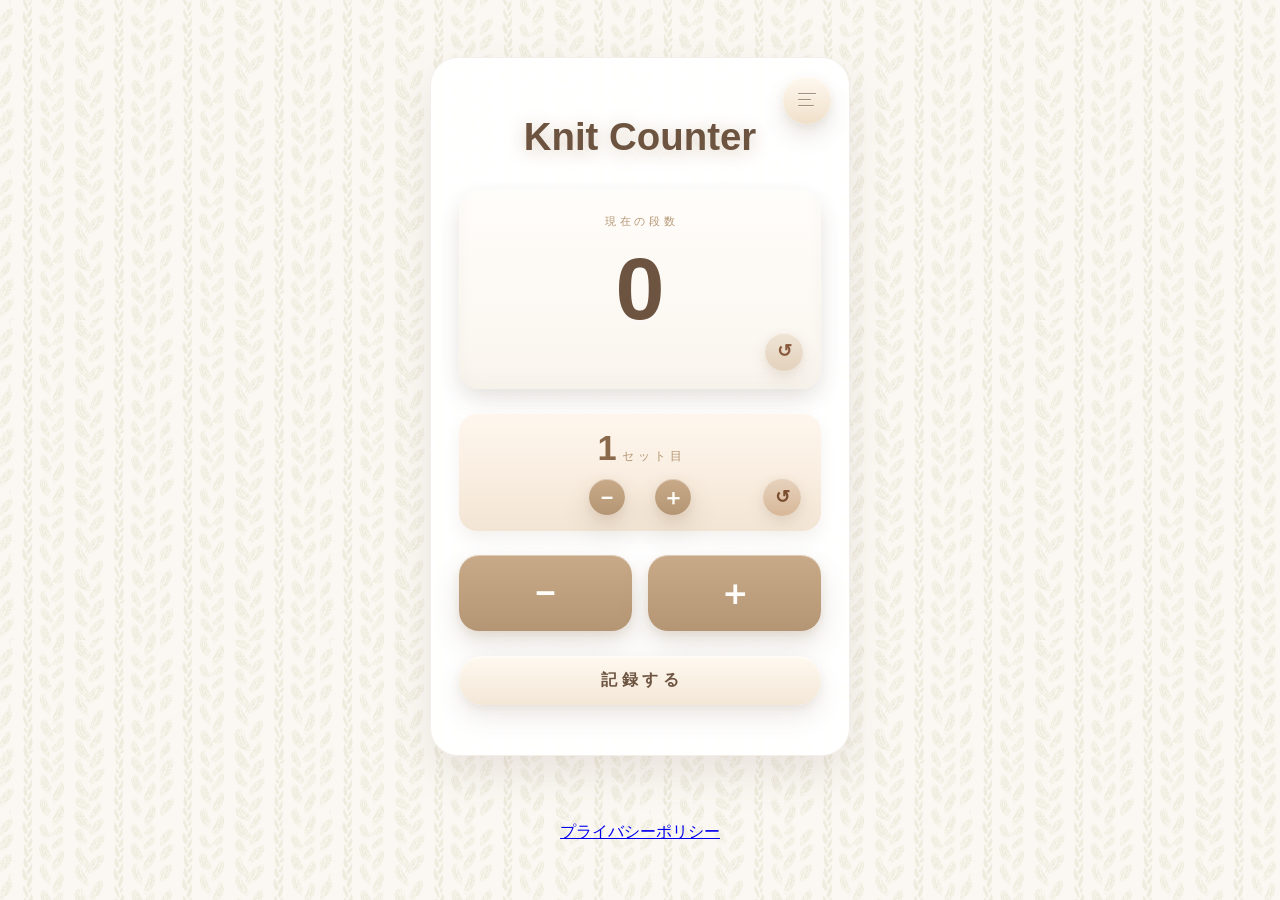
==== index.html @ 2e96f44c "Update index.html" ====
<!DOCTYPE html>
<html lang="ja">
<head>
    <meta charset="UTF-8">
    <meta name="viewport" content="width=device-width, initial-scale=1.0">
    <meta name="theme-color" content="#faf5ee">
    <meta name="apple-mobile-web-app-title" content="Knit Counter">
    <meta name="apple-mobile-web-app-capable" content="yes">
    <title>Knit Counter</title>
    <link rel="icon" type="image/x-icon" href="img/favicon.ico?v=20260420-5">
    <link rel="shortcut icon" type="image/x-icon" href="img/favicon.ico?v=20260420-5">
    <link rel="icon" type="image/png" sizes="32x32" href="img/favicon-32x32.png?v=20260420-5">
    <link rel="icon" type="image/png" sizes="16x16" href="img/favicon-16x16.png?v=20260420-5">
    <link rel="icon" type="image/png" href="img/favicon.png?v=20260420-5">
    <link rel="apple-touch-icon" sizes="180x180" href="img/apple-touch-icon.png?v=20260420-5">
    <link rel="apple-touch-icon-precomposed" href="img/apple-touch-icon-precomposed.png?v=20260420-5">
    <link rel="manifest" href="manifest.webmanifest?v=20260420-5">
    <link rel="stylesheet" href="styles.css?v=20260420-6">
</head>
<body>
<div class="app-background" aria-hidden="true"></div>
<main class="counter-app">
    <section class="counter-card" aria-labelledby="app-title">
        <button id="savedEntriesButton" class="saved-entries-button" type="button" aria-label="保存した段数を見る">
            <span class="saved-entries-icon" aria-hidden="true">
                <span></span>
                <span></span>
                <span></span>
            </span>
        </button>
        <h1 id="app-title">Knit Counter</h1>
        <!--<p class="description">＋ボタンで段数を増やし、－ボタンで減らせます。</p> -->

        <div class="count-display" aria-live="polite" aria-atomic="true">
            <div class="count-surface">
                <span class="count-label">現 在 の 段 数</span>
                <span id="count" class="count-value">0</span>
                <button id="resetButton" class="card-reset-button" type="button" aria-label="段数をリセットする">↺</button>
            </div>
        </div>

        <div class="set-counter-card">
            <span id="setCount" class="set-counter-value">0</span>
            <div class="set-counter-controls">
                <div class="set-counter-stepper">
                    <button id="decreaseSetButton" class="mini-count-button secondary" type="button" aria-label="セット数を1つ減らす">−</button>
                    <button id="increaseSetButton" class="mini-count-button primary" type="button" aria-label="セット数を1つ増やす">＋</button>
                </div>
                <button id="resetSetButton" class="card-reset-button set-reset-button" type="button" aria-label="セット数をリセットする">↺</button>
            </div>
        </div>

        <div class="button-group">
            <div class="button-section">
<!--                <p class="button-section-label">段数</p>-->
                <div class="button-row">
                    <button id="decreaseButton" class="count-button secondary" type="button" aria-label="段数を1つ減らす">−</button>
                    <button id="increaseButton" class="count-button primary" type="button" aria-label="段数を1つ増やす">＋</button>
                </div>
            </div>
        </div>

        <button id="saveButton" class="save-button" type="button">記 録 す る</button>
    </section>

    <nav class="app-footer-links" aria-label="フッターリンク">
        <a class="footer-link" href="privacy.html">プライバシーポリシー</a>
    </nav>
</main>

<div id="saveModal" class="modal" hidden>
    <div id="modalBackdrop" class="modal-backdrop"></div>
    <section
        class="modal-card"
        role="dialog"
        aria-modal="true"
        aria-labelledby="saveModalTitle"
        aria-describedby="saveModalDescription"
    >
        <h2 id="saveModalTitle">記 録 す る</h2>
        <p id="saveModalDescription" class="modal-description">名前をつけて記録できます。</p>

        <div class="modal-count-grid">
            <div class="modal-count-box">
                <span class="modal-count-label">現在の段数</span>
                <span id="modalCurrentCount" class="modal-count-value">0</span>
            </div>

            <div class="modal-count-box">
                <span class="modal-count-label">現在のセット数</span>
                <span id="modalCurrentSetCount" class="modal-count-value modal-set-count-value">0</span>
            </div>
        </div>

        <label class="modal-label" for="saveNameInput">保存名</label>
        <input
            id="saveNameInput"
            class="modal-input"
            type="text"
            maxlength="40"
            placeholder="例: 身頃 "
        >

        <p id="saveError" class="modal-error" hidden>名前を入力してください。</p>

        <div class="modal-actions">
            <button id="cancelSaveButton" class="modal-button secondary" type="button">キャンセル</button>
            <button id="confirmSaveButton" class="modal-button primary" type="button">保存する</button>
        </div>
    </section>
</div>

<div id="savedEntriesModal" class="modal" hidden>
    <div id="savedEntriesBackdrop" class="modal-backdrop"></div>
    <section
        class="modal-card saved-modal-card"
        role="dialog"
        aria-modal="true"
        aria-labelledby="savedEntriesTitle"
    >
        <div class="saved-modal-header">
            <div>
                <h2 id="savedEntriesTitle">これまでの記録</h2>

            </div>
            <span id="savedCount" class="saved-count">0件</span>
        </div>

        <div id="savedList" class="saved-list" aria-live="polite"></div>

        <div class="modal-actions single-action">
            <button id="closeSavedEntriesButton" class="modal-button secondary" type="button">閉じる</button>
        </div>
    </section>
</div>

<div id="confirmResetModal" class="modal" hidden>
    <div id="confirmResetBackdrop" class="modal-backdrop"></div>
    <section
        class="modal-card confirm-reset-card"
        role="dialog"
        aria-modal="true"
        aria-labelledby="confirmResetTitle"
        aria-describedby="confirmResetDescription"
    >
        <h2 id="confirmResetTitle">リセットの確認</h2>
        <p id="confirmResetDescription" class="modal-description">この値を0に戻します。よろしいですか？</p>
        <div class="modal-actions">
            <button id="cancelResetButton" class="modal-button secondary" type="button">キャンセル</button>
            <button id="confirmResetButton" class="modal-button primary" type="button">戻す</button>
        </div>
    </section>
</div>

<script src="script.js?v=20260420-6"></script>
</body>
</html>
---- styles.css ----
:root {
    --white: #fffdf9;
    --beige-50: #faf5ee;
    --beige-100: #f2e8db;
    --beige-200: #e6d6c3;
    --beige-400: #b59674;
    --beige-700: #6d5440;
    --sage-100: #eef3e7;
    --sage-200: #dce8d1;
    --sage-300: #c9d9bc;
    --text: #473729;
    --shadow: rgba(109, 84, 64, 0.14);
}

* {
    box-sizing: border-box;
}

body {
    margin: 0;
    min-height: 100vh;
    font-family: "Hiragino Sans", "Yu Gothic", sans-serif;
    color: var(--text);
    background-color: var(--beige-50);
    overflow-x: hidden;
    -webkit-text-size-adjust: 100%;
}

.app-background {
    position: fixed;
    inset: 0;
    z-index: 0;
    background-color: var(--beige-50);
    background-image: url("./img/001.png");
    background-size: 320px 320px;
    background-repeat: repeat;
    background-position: center top;
    opacity: 0.3;
    pointer-events: none;
}

.counter-app {
    position: relative;
    z-index: 1;
    min-height: 100vh;
    display: grid;
    place-items: center;
    padding: 24px;
}

.counter-card,
.center-card {
    position: relative;
    width: min(100%, 420px);
    padding: 36px 28px 50px;
    border-radius: 28px;
    background: rgba(255, 255, 255, 0.94);
    border: 1px solid rgba(181, 150, 116, 0.16);
    box-shadow:
        0 18px 40px rgba(109, 84, 64, 0.12),
        inset 0 1px 0 rgba(255, 255, 255, 0.85);
    backdrop-filter: blur(2px);
    text-align: center;
}

h1 {
    margin: 20px 0 30px 0;
    font-size: clamp(1.8rem, 4vw, 2.4rem);
    line-height: 1.2;
    color: var(--beige-700);
    text-shadow: 0 3px 18px rgba(181, 150, 116, 0.48);
}

.description {
    margin: 12px 0 28px;
    color: rgba(71, 55, 41, 0.72);
    line-height: 1.6;
}
.count-display {
    position: relative;
    border-radius: 28px;
    background: linear-gradient(180deg, var(--sage-100) 0%, var(--sage-200) 100%);
    box-shadow:
        0 10px 22px rgba(109, 84, 64, 0.08),
        inset 0 2px 3px rgba(255, 255, 255, 0.5),
        inset 0 -3px 6px rgba(109, 84, 64, 0.08);
}
.count-display::before {
    content: "";
    position: absolute;
    inset: 0;
    border-radius: 28px;
    padding: 8px;
    background:
        repeating-linear-gradient(
            45deg,
            var(--sage-300) 0 10px,
            #f7fbf3 10px 20px
        );
    -webkit-mask:
        linear-gradient(#000 0 0) content-box,
        linear-gradient(#000 0 0);
    -webkit-mask-composite: xor;
    mask-composite: exclude;
    box-shadow:
        inset 0 1px 0 rgba(255,255,255,0.5),
        inset 0 -2px 4px rgba(109, 84, 64, 0.12);
    pointer-events: none;
}
.count-surface {
    position: relative;
    z-index: 1;
    padding: 24px 20px 56px;
    border-radius: 20px;
    background: linear-gradient(180deg, #fffdfa 0%, var(--beige-50) 100%);
    box-shadow:
        0 10px 22px rgba(109, 84, 64, 0.10),
        inset 0 -8px 16px rgba(109, 84, 64, 0.03),
        inset 0 1px 0 rgba(255, 255, 255, 0.78);
}

.count-label {
    display: block;
    font-size: 0.7rem;
    color: var(--beige-400);
    letter-spacing: 0.03em;
}

.count-value {
    display: block;
    margin-top: 16px;
    font-size: clamp(3.6rem, 14vw, 5.5rem);
    font-weight: 700;
    color: var(--beige-700);
    line-height: 1;
    text-shadow: 0 3px 0 rgba(255, 255, 255, 0.35);
}

.count-value.bump {
    animation: count-bump 0.22s ease;
}

.button-group {
    display: grid;
    gap: 18px;
    margin-top: 24px;
}

.button-section {
    display: grid;
    gap: 10px;
}

.button-section-label {
    margin: 0;
    font-size: 0.84rem;
    font-weight: 700;
    color: var(--beige-700);
    text-align: left;
}

.button-row {
    display: grid;
    grid-template-columns: repeat(2, 1fr);
    gap: 16px;
}

.count-button,
.mini-count-button,
.card-reset-button,
.save-button,
.modal-button {
    border: none;
    cursor: pointer;
    transition: transform 0.16s ease, box-shadow 0.16s ease, background-color 0.16s ease;
    font: inherit;
    touch-action: manipulation;
    -webkit-tap-highlight-color: transparent;
}

.count-button {
    min-height: 76px;
    border-radius: 20px;
    font-size: 2.2rem;
    font-weight: 700;
    box-shadow:
        0 12px 24px rgba(109, 84, 64, 0.12),
        inset 0 1px 0 rgba(255, 255, 255, 0.4);
}

.mini-count-button {
    width: 36px;
    height: 36px;
    border-radius: 999px;
    font-size: 1.35rem;
    font-weight: 700;
    line-height: 1;
    display: grid;
    place-items: center;
    box-shadow:
        0 10px 18px rgba(109, 84, 64, 0.12),
        inset 0 1px 0 rgba(255, 255, 255, 0.4);
}

.count-button.primary,
.mini-count-button.primary {
    background: linear-gradient(180deg, #c9aa88 0%, #b59674 100%);
    color: #fffdfa;
    box-shadow:
        0 14px 28px rgba(109, 84, 64, 0.16),
        0 4px 10px rgba(181, 150, 116, 0.18),
        inset 0 1px 0 rgba(255, 255, 255, 0.4);
}

.count-button.secondary,
.mini-count-button.secondary {
    background: linear-gradient(180deg, #c9aa88 0%, #b59674 100%);
    color: #fffdfa;
    box-shadow:
        0 14px 28px rgba(109, 84, 64, 0.16),
        0 4px 10px rgba(181, 150, 116, 0.18),
        inset 0 1px 0 rgba(255, 255, 255, 0.4);
}

.set-counter-card {
    position: relative;
    display: grid;
    justify-items: center;
    gap: 8px;
    margin-top: 24px;
    padding: 18px 12px 16px;
    border-radius: 18px;
    background: linear-gradient(180deg, #fff7ee 0%, #f3e5d4 100%);
    box-shadow:
        inset 0 1px 0 rgba(255, 255, 255, 0.7),
        0 8px 16px rgba(109, 84, 64, 0.08);
}

.set-counter-prefix {
    font-size: 0.72rem;
    font-weight: 700;
    color: rgba(109, 84, 64, 0.72);
    letter-spacing: 0.03em;
}

.set-counter-label {
    font-size: 0.82rem;
    font-weight: 700;
    color: var(--beige-700);
}

.set-counter-controls {
    position: relative;
    display: grid;
    align-items: center;
    width: 100%;
    justify-items: center;
    margin-top: 6px;
}

.set-counter-stepper {
    display: inline-flex;
    align-items: center;
    gap: 30px;
    justify-content: center;
}

.set-counter-value {
    min-width: 1.8em;
    text-align: center;
    font-size: 2.15rem;
    font-weight: 700;
    line-height: 1;
    color: #8b6a4b;
}

.set-counter-suffix {
    margin-left: 0.16em;
    font-size: 0.34em;
    font-weight: 400;
    color: var(--beige-400);
    letter-spacing: 0.03em;
}

.card-reset-button {
    min-width: 38px;
    height: 38px;
    padding: 0;
    border-radius: 999px;
    background: linear-gradient(180deg, #efe5d6 0%, #e3d1bb 100%);
    color: #8a5a3c;
    font-size: 1.1rem;
    font-weight: 700;
    display: grid;
    place-items: center;
    box-shadow:
        0 8px 18px rgba(109, 84, 64, 0.1),
        0 3px 8px rgba(181, 150, 116, 0.1),
        inset 0 1px 0 rgba(255, 255, 255, 0.42);
}

.set-reset-button {
    position: absolute;
    right: 8px;
    margin-left: auto;
    background: linear-gradient(180deg, #e7d3be 0%, #d7b798 100%);
    color: #7a4d2f;
}

.count-surface > .card-reset-button {
    position: absolute;
    right: 18px;
    bottom: 18px;
}

.save-button {
    margin-top: 25px;
    width: 100%;
    padding: 14px 18px;
    border-radius: 999px;
    background: linear-gradient(180deg, #fff9f0 0%, #f3e7d7 100%);
    color: var(--beige-700);
    font-weight: 700;
    box-shadow:
        0 12px 24px rgba(109, 84, 64, 0.12),
        0 3px 8px rgba(181, 150, 116, 0.12),
        inset 0 1px 0 rgba(255, 255, 255, 0.62);
}

.saved-entries-button {
    position: absolute;
    top: 18px;
    right: 18px;
    display: grid;
    place-items: center;
    width: 48px;
    height: 48px;
    border: none;
    border-radius: 999px;
    background: linear-gradient(180deg, #fff9f0 0%, #f0e0ca 100%);
    color: var(--beige-700);
    font: inherit;
    font-size: 1rem;
    font-weight: 700;
    cursor: pointer;
    box-shadow:
        0 12px 22px rgba(109, 84, 64, 0.14),
        0 3px 8px rgba(181, 150, 116, 0.12),
        inset 0 1px 0 rgba(255, 255, 255, 0.72);
    transition: transform 0.16s ease, box-shadow 0.16s ease, background-color 0.16s ease;
    touch-action: manipulation;
    -webkit-tap-highlight-color: transparent;
}

.saved-entries-icon {
    display: grid;
    gap: 5px;
    width: 18px;
}

.saved-entries-icon span {
    display: block;
    height: 1px;
    border-radius: 999px;
    background: rgba(109, 84, 64, 0.62);
    box-shadow: 0 1px 0 rgba(255, 255, 255, 0.34);
}

.saved-entries-icon span:nth-child(1) {
    width: 100%;
}

.saved-entries-icon span:nth-child(2) {
    width: 72%;
}

.saved-entries-icon span:nth-child(3) {
    width: 88%;
}

.count-button:hover,
.mini-count-button:hover,
.card-reset-button:hover,
.save-button:hover,
.modal-button:hover,
.saved-entries-button:hover {
    transform: translateY(-2px);
}

.count-button:active,
.mini-count-button:active,
.card-reset-button:active,
.save-button:active,
.modal-button:active,
.saved-entries-button:active {
    transform: translateY(0);
}

.count-button:focus-visible,
.mini-count-button:focus-visible,
.card-reset-button:focus-visible,
.save-button:focus-visible,
.modal-button:focus-visible,
.saved-entries-button:focus-visible,
.saved-item-button:focus-visible,
.saved-delete-button:focus-visible,
.modal-input:focus-visible {
    outline: 3px solid rgba(181, 150, 116, 0.32);
    outline-offset: 3px;
}

.saved-count {
    display: inline-flex;
    align-items: center;
    min-height: 30px;
    padding: 0 12px;
    border-radius: 999px;
    background: rgba(181, 150, 116, 0.12);
    color: var(--beige-700);
    font-size: 0.88rem;
}

.saved-modal-card {
    width: min(100%, 420px);
    max-height: min(80vh, 620px);
    overflow: auto;
}

.saved-modal-header {
    display: flex;
    align-items: flex-start;
    justify-content: space-between;
    gap: 12px;
    margin-bottom: 16px;
}

.saved-list {
    display: grid;
    gap: 12px;
}

.saved-empty {
    margin: 0;
    padding: 16px;
    border-radius: 18px;
    background: rgba(255, 255, 255, 0.7);
    color: rgba(71, 55, 41, 0.7);
    text-align: center;
}

.saved-item {
    display: grid;
    grid-template-columns: 1fr auto;
    gap: 10px;
    align-items: center;
    padding: 12px;
    border-radius: 18px;
    background: rgba(255, 255, 255, 0.82);
    box-shadow:
        0 8px 18px rgba(109, 84, 64, 0.08),
        inset 0 1px 0 rgba(255, 255, 255, 0.72);
}

.saved-item-button {
    display: grid;
    gap: 4px;
    padding: 0;
    border: none;
    background: transparent;
    text-align: left;
    color: inherit;
    font: inherit;
    cursor: pointer;
    touch-action: manipulation;
    -webkit-tap-highlight-color: transparent;
}

.saved-item-name {
    font-weight: 700;
    color: var(--beige-700);
}

.saved-item-meta {
    font-size: 0.88rem;
    color: rgba(71, 55, 41, 0.72);
}

.saved-item-actions {
    display: flex;
    align-items: center;
    gap: 8px;
}

.saved-delete-button {
    min-width: 42px;
    min-height: 42px;
    border: none;
    border-radius: 999px;
    background: rgba(181, 150, 116, 0.14);
    color: var(--beige-700);
    font: inherit;
    cursor: pointer;
    box-shadow: inset 0 1px 0 rgba(255, 255, 255, 0.5);
    touch-action: manipulation;
    -webkit-tap-highlight-color: transparent;
}

.modal[hidden] {
    display: none;
}

.modal {
    position: fixed;
    inset: 0;
    z-index: 20;
    display: grid;
    place-items: center;
    padding: 24px;
}

.modal-backdrop {
    position: absolute;
    inset: 0;
    background: rgba(71, 55, 41, 0.32);
    backdrop-filter: blur(3px);
}

.modal-card {
    position: relative;
    z-index: 1;
    width: min(100%, 360px);
    padding: 28px 22px 22px;
    border-radius: 28px;
    background: rgba(255, 253, 249, 0.98);
    box-shadow:
        0 24px 48px rgba(109, 84, 64, 0.18),
        inset 0 1px 0 rgba(255, 255, 255, 0.84);
}

.modal-card h2 {
    margin: 0;
    font-size: 1.4rem;
    color: var(--beige-700);
}

.modal-description {
    margin: 10px 0 18px;
    color: rgba(71, 55, 41, 0.72);
    line-height: 1.5;
}

.modal-count-box {
    display: grid;
    gap: 6px;
    padding: 16px;
    border-radius: 20px;
    background: linear-gradient(180deg, #fffdfa 0%, #f4eadf 100%);
    box-shadow:
        0 10px 20px rgba(109, 84, 64, 0.08),
        inset 0 1px 0 rgba(255, 255, 255, 0.75);
}

.modal-count-grid {
    display: grid;
    grid-template-columns: repeat(2, 1fr);
    gap: 12px;
    margin-bottom: 18px;
}

.modal-count-label {
    font-size: 0.82rem;
    color: var(--beige-400);
}

.modal-count-value {
    font-size: 2.6rem;
    font-weight: 700;
    line-height: 1;
    color: var(--beige-700);
}

.modal-set-count-value {
    color: #8b6a4b;
}

.modal-label {
    display: block;
    margin-bottom: 8px;
    font-size: 0.92rem;
    color: var(--beige-700);
}

.modal-input {
    width: 100%;
    padding: 14px 16px;
    border: 1px solid rgba(181, 150, 116, 0.28);
    border-radius: 16px;
    background: #fffdfa;
    color: var(--text);
    font: inherit;
    box-shadow: inset 0 1px 2px rgba(109, 84, 64, 0.05);
}

.modal-error {
    margin: 10px 0 0;
    color: #a5563b;
    font-size: 0.88rem;
}

.modal-actions {
    display: grid;
    grid-template-columns: repeat(2, 1fr);
    gap: 12px;
    margin-top: 20px;
}

.modal-actions.single-action {
    grid-template-columns: 1fr;
}

.modal-button {
    min-height: 50px;
    border-radius: 18px;
    font-weight: 700;
}

.modal-button.primary {
    background: linear-gradient(180deg, #c9aa88 0%, #b59674 100%);
    color: #fffdfa;
    box-shadow:
        0 12px 24px rgba(109, 84, 64, 0.16),
        inset 0 1px 0 rgba(255, 255, 255, 0.35);
}

.modal-button.secondary {
    background: linear-gradient(180deg, #fbf3e8 0%, #efe2d1 100%);
    color: var(--beige-700);
    box-shadow:
        0 10px 18px rgba(109, 84, 64, 0.10),
        inset 0 1px 0 rgba(255, 255, 255, 0.6);
}

@keyframes count-bump {
    0% {
        transform: scale(1);
    }

    45% {
        transform: scale(1.09);
    }

    100% {
        transform: scale(1);
    }
}

@media (max-width: 480px) {
    .counter-card {
        padding: 28px 20px;
        border-radius: 24px;
    }

    .saved-entries-button {
        top: 14px;
        right: 14px;
    }

    .button-row {
        gap: 12px;
    }

    .set-counter-card {
        gap: 10px;
        padding: 18px 10px 14px;
    }

    .set-counter-prefix {
        font-size: 0.68rem;
    }

    .set-counter-label {
        font-size: 0.76rem;
    }

    .set-counter-controls {
        gap: 8px;
    }

    .modal-count-grid {
        grid-template-columns: 1fr;
    }

    .saved-item {
        grid-template-columns: 1fr;
    }

    .saved-item-actions {
        justify-content: flex-end;
    }

    .modal-actions {
        grid-template-columns: 1fr;
    }

    .count-button {
        min-height: 68px;
    }
}
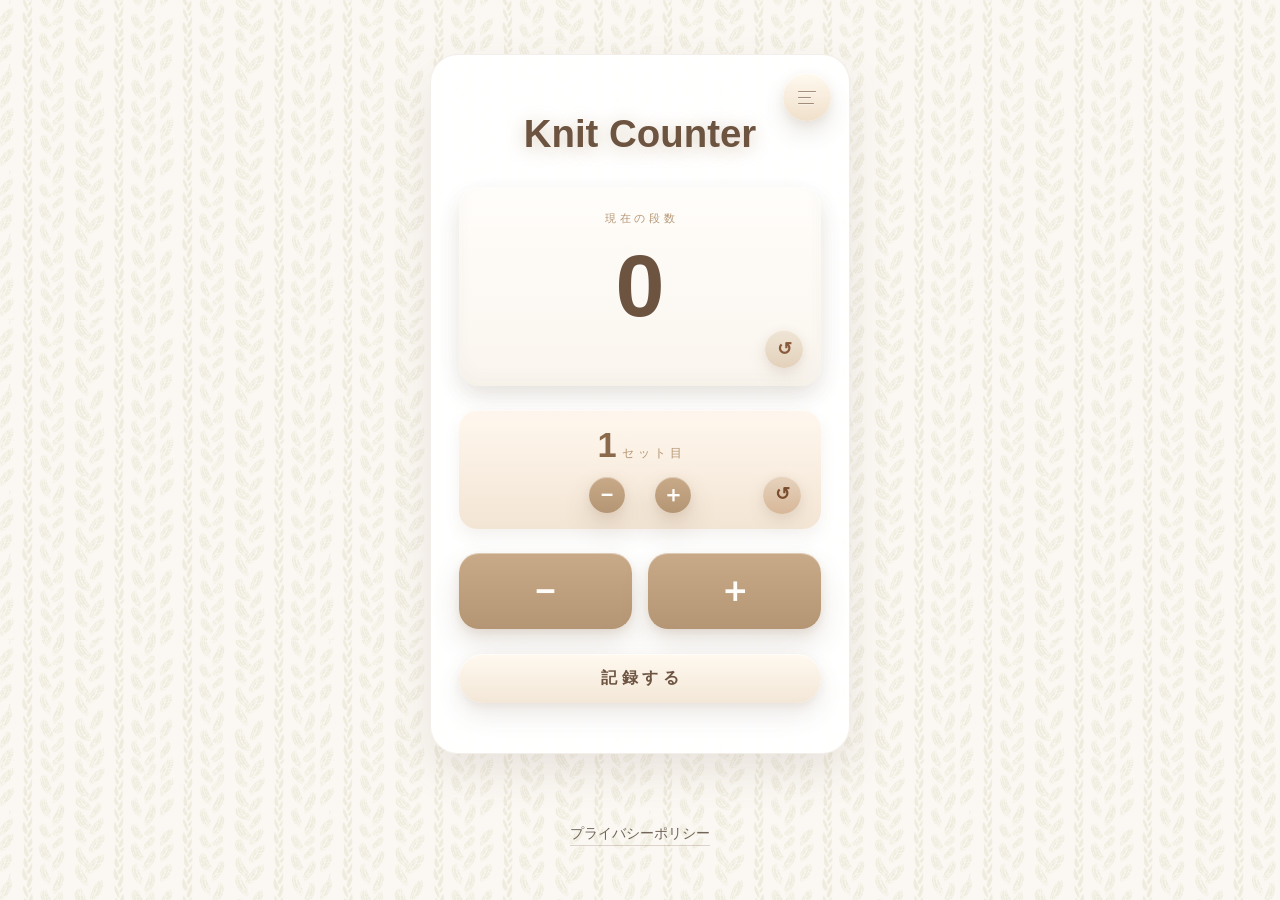
==== commit dbe47b98: "Update index.html 広告追加" ====
--- a/index.html
+++ b/index.html
@@ -6,6 +6,7 @@
     <meta name="theme-color" content="#faf5ee">
     <meta name="apple-mobile-web-app-title" content="Knit Counter">
     <meta name="apple-mobile-web-app-capable" content="yes">
+    <meta name="apple-mobile-web-app-status-bar-style" content="default">
     <title>Knit Counter</title>
     <link rel="icon" type="image/x-icon" href="img/favicon.ico?v=20260420-5">
     <link rel="shortcut icon" type="image/x-icon" href="img/favicon.ico?v=20260420-5">
@@ -16,6 +17,10 @@
     <link rel="apple-touch-icon-precomposed" href="img/apple-touch-icon-precomposed.png?v=20260420-5">
     <link rel="manifest" href="manifest.webmanifest?v=20260420-5">
     <link rel="stylesheet" href="styles.css?v=20260420-6">
+    <script async src="https://pagead2.googlesyndication.com/pagead/js/adsbygoogle.js?client=ca-pub-3495067315545734"
+            crossorigin="anonymous"></script>
+    <script async src="https://pagead2.googlesyndication.com/pagead/js/adsbygoogle.js?client=ca-pub-3495067315545734"
+            crossorigin="anonymous"></script>
 </head>
 <body>
 <div class="app-background" aria-hidden="true"></div>
@@ -147,7 +152,7 @@
         <p id="confirmResetDescription" class="modal-description">この値を0に戻します。よろしいですか？</p>
         <div class="modal-actions">
             <button id="cancelResetButton" class="modal-button secondary" type="button">キャンセル</button>
-            <button id="confirmResetButton" class="modal-button primary" type="button">戻す</button>
+            <button id="confirmResetButton" class="modal-button primary" type="button">リセット</button>
         </div>
     </section>
 </div>
--- a/styles.css
+++ b/styles.css
@@ -61,6 +61,91 @@
         inset 0 1px 0 rgba(255, 255, 255, 0.85);
     backdrop-filter: blur(2px);
     text-align: center;
+}
+
+.policy-card {
+    width: min(100%, 420px);
+    padding: 34px 24px 32px;
+    text-align: left;
+}
+
+.app-footer-links {
+    display: flex;
+    justify-content: center;
+    margin-top: 10px;
+}
+
+.footer-link {
+    color: rgba(71, 55, 41, 0.76);
+    font-size: 0.88rem;
+    text-decoration: none;
+    border-bottom: 1px solid rgba(109, 84, 64, 0.22);
+    padding-bottom: 2px;
+}
+
+.footer-link:hover,
+.footer-link:focus-visible {
+    color: var(--beige-700);
+    border-bottom-color: rgba(109, 84, 64, 0.42);
+}
+
+.footer-link:focus-visible {
+    outline: 3px solid rgba(181, 150, 116, 0.24);
+    outline-offset: 6px;
+    border-radius: 4px;
+}
+
+.policy-back-link {
+    display: inline-flex;
+    align-items: center;
+    gap: 6px;
+    margin-bottom: 18px;
+    color: rgba(71, 55, 41, 0.72);
+    font-size: 0.85rem;
+    text-decoration: none;
+}
+
+.policy-back-link:hover,
+.policy-back-link:focus-visible {
+    color: var(--beige-700);
+}
+
+.policy-card h1 {
+    margin: 0 0 22px;
+    font-size: clamp(1.45rem, 3.6vw, 1.95rem);
+    text-align: left;
+}
+
+.policy-section {
+    padding: 16px 0;
+    border-top: 1px solid rgba(181, 150, 116, 0.2);
+}
+
+.policy-section:first-of-type {
+    padding-top: 0;
+    border-top: none;
+}
+
+.policy-section:last-of-type {
+    padding-bottom: 0;
+}
+
+.policy-section h2 {
+    margin: 0 0 10px;
+    font-size: 0.98rem;
+    line-height: 1.5;
+    color: var(--beige-700);
+}
+
+.policy-section p {
+    margin: 0;
+    font-size: 0.94rem;
+    line-height: 1.85;
+    color: rgba(71, 55, 41, 0.84);
+}
+
+.policy-section p + p {
+    margin-top: 10px;
 }
 
 h1 {
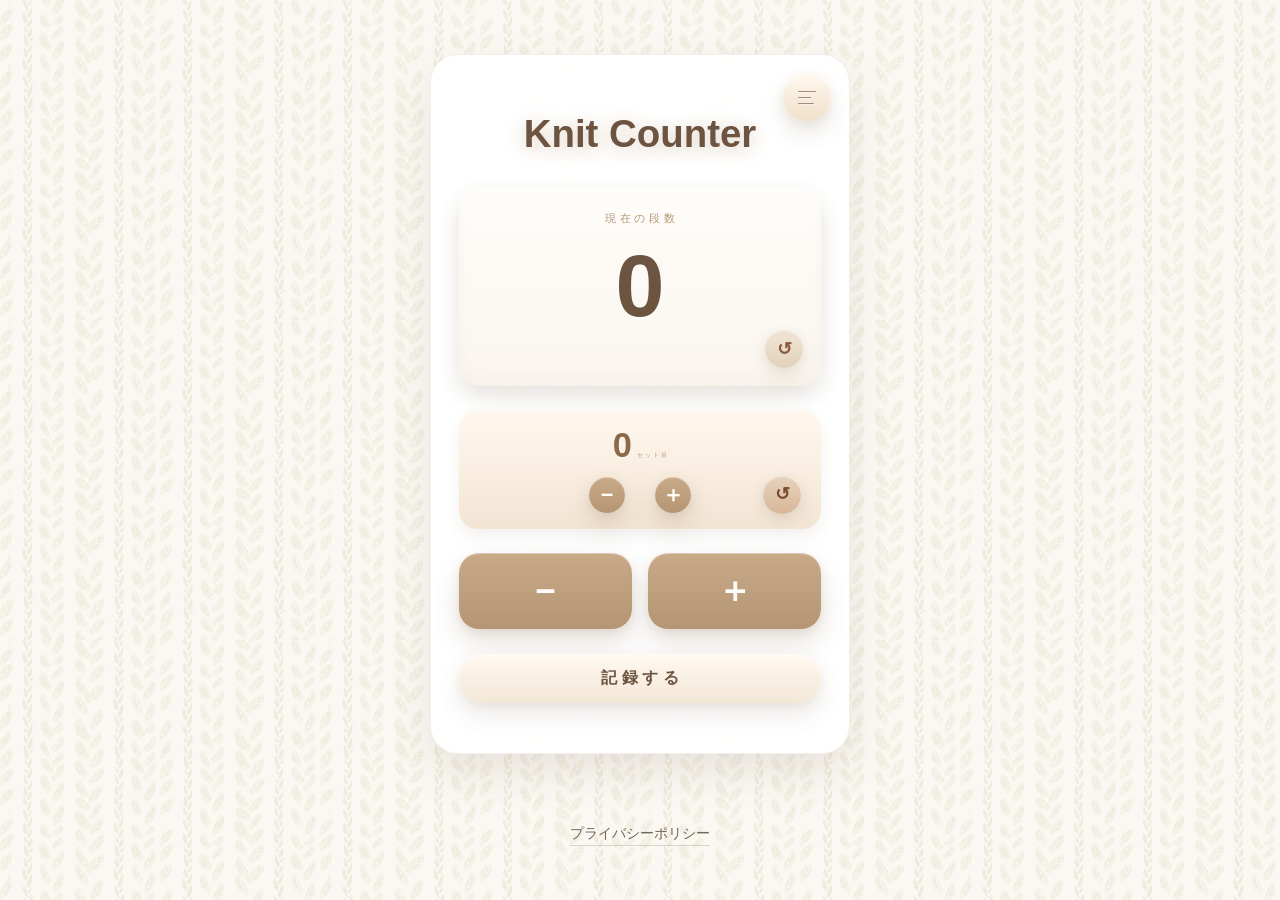
==== commit c15bda40: "Update index.html" ====
--- a/index.html
+++ b/index.html
@@ -16,11 +16,13 @@
     <link rel="apple-touch-icon" sizes="180x180" href="img/apple-touch-icon.png?v=20260420-5">
     <link rel="apple-touch-icon-precomposed" href="img/apple-touch-icon-precomposed.png?v=20260420-5">
     <link rel="manifest" href="manifest.webmanifest?v=20260420-5">
-    <link rel="stylesheet" href="styles.css?v=20260420-6">
+    <link rel="preconnect" href="https://fonts.googleapis.com">
+    <link rel="preconnect" href="https://fonts.gstatic.com" crossorigin>
+    <link href="https://fonts.googleapis.com/css2?family=Fredoka:wght@400..700&amp;family=M+PLUS+Rounded+1c:wght@400;500;700&amp;display=swap" rel="stylesheet">
+    <link rel="stylesheet" href="styles.css?v=20260420-55">
     <script async src="https://pagead2.googlesyndication.com/pagead/js/adsbygoogle.js?client=ca-pub-3495067315545734"
             crossorigin="anonymous"></script>
-    <script async src="https://pagead2.googlesyndication.com/pagead/js/adsbygoogle.js?client=ca-pub-3495067315545734"
-            crossorigin="anonymous"></script>
+
 </head>
 <body>
 <div class="app-background" aria-hidden="true"></div>
@@ -45,7 +47,10 @@
         </div>
 
         <div class="set-counter-card">
-            <span id="setCount" class="set-counter-value">0</span>
+            <div class="set-counter-readout" aria-live="polite" aria-atomic="true">
+                <span id="setCount" class="set-counter-value">0</span>
+                <span class="set-counter-suffix"> セ ッ ト 目</span>
+            </div>
             <div class="set-counter-controls">
                 <div class="set-counter-stepper">
                     <button id="decreaseSetButton" class="mini-count-button secondary" type="button" aria-label="セット数を1つ減らす">−</button>
@@ -67,6 +72,7 @@
 
         <button id="saveButton" class="save-button" type="button">記 録 す る</button>
     </section>
+
 
     <nav class="app-footer-links" aria-label="フッターリンク">
         <a class="footer-link" href="privacy.html">プライバシーポリシー</a>
@@ -123,18 +129,71 @@
         aria-modal="true"
         aria-labelledby="savedEntriesTitle"
     >
+        <button id="closeSavedEntriesButton" class="modal-close-button" type="button" aria-label="保存した記録を閉じる">×</button>
         <div class="saved-modal-header">
             <div>
                 <h2 id="savedEntriesTitle">これまでの記録</h2>
 
             </div>
-            <span id="savedCount" class="saved-count">0件</span>
         </div>
 
         <div id="savedList" class="saved-list" aria-live="polite"></div>
-
+    </section>
+</div>
+
+<div id="menuModal" class="modal" hidden>
+    <div id="menuBackdrop" class="modal-backdrop"></div>
+    <section
+        class="modal-card menu-modal-card"
+        role="dialog"
+        aria-modal="true"
+        aria-labelledby="menuTitle"
+    >
+        <button id="closeMenuButton" class="modal-close-button" type="button" aria-label="メニューを閉じる">×</button>
+        <h2 id="menuTitle">menu</h2>
+
+        <div class="menu-list">
+            <button id="menuSavedButton" class="menu-item-button" type="button">保存した記録</button>
+        </div>
+
+        <div class="menu-actions">
+            <button id="themeToggleButton" class="modal-button secondary" type="button">テーマ変更</button>
+            <button id="settingsButton" class="modal-button secondary" type="button">設定</button>
+        </div>
+    </section>
+</div>
+
+<div id="themeModal" class="modal" hidden>
+    <div id="themeBackdrop" class="modal-backdrop"></div>
+    <section
+        class="modal-card theme-modal-card"
+        role="dialog"
+        aria-modal="true"
+        aria-labelledby="themeTitle"
+    >
+        <button id="closeThemeButton" class="modal-close-button" type="button" aria-label="テーマ選択を閉じる">×</button>
+        <h2 id="themeTitle">テーマ変更</h2>
+
+        <div class="theme-options">
+            <button id="themeCafeLatteButton" class="theme-option-button" type="button">Cafe Latte</button>
+            <button id="themeMilkButton" class="theme-option-button" type="button">Milk</button>
+            <button id="themeMochiDropButton" class="theme-option-button" type="button">Mochi Drop</button>
+        </div>
+    </section>
+</div>
+
+<div id="settingsModal" class="modal" hidden>
+    <div id="settingsBackdrop" class="modal-backdrop"></div>
+    <section
+        class="modal-card settings-modal-card"
+        role="dialog"
+        aria-modal="true"
+        aria-labelledby="settingsTitle"
+    >
+        <h2 id="settingsTitle">設定</h2>
+        <p class="modal-description">現在、変更できる設定はありません。</p>
         <div class="modal-actions single-action">
-            <button id="closeSavedEntriesButton" class="modal-button secondary" type="button">閉じる</button>
+            <button id="closeSettingsButton" class="modal-button secondary" type="button">閉じる</button>
         </div>
     </section>
 </div>
@@ -157,6 +216,6 @@
     </section>
 </div>
 
-<script src="script.js?v=20260420-6"></script>
+<script src="script.js?v=20260420-12"></script>
 </body>
 </html>
--- a/styles.css
+++ b/styles.css
@@ -26,6 +26,20 @@
     -webkit-text-size-adjust: 100%;
 }
 
+body.theme-clean {
+    --white: #ffffff;
+    --beige-50: #f8f8f6;
+    --beige-100: #efefeb;
+    --beige-200: #deded8;
+    --beige-400: #7A6657;
+    --beige-700: #7A6657;
+    --sage-100: #f5f5f2;
+    --sage-200: #e9e9e4;
+    --sage-300: #d8d8d0;
+    --text: #7A6657;
+    --shadow: rgba(55, 55, 51, 0.12);
+}
+
 .app-background {
     position: fixed;
     inset: 0;
@@ -39,6 +53,11 @@
     pointer-events: none;
 }
 
+body.theme-clean .app-background {
+    background-image: url("./img/white.png");
+    opacity: 0.55;
+}
+
 .counter-app {
     position: relative;
     z-index: 1;
@@ -61,6 +80,14 @@
         inset 0 1px 0 rgba(255, 255, 255, 0.85);
     backdrop-filter: blur(2px);
     text-align: center;
+}
+
+body.theme-clean .counter-card {
+    background: rgba(255, 255, 252, 0.97);
+    border-color: rgba(78, 78, 72, 0.1);
+    box-shadow:
+        0 18px 40px rgba(55, 55, 51, 0.09),
+        inset 0 1px 0 rgba(255, 255, 255, 0.9);
 }
 
 .policy-card {
@@ -204,6 +231,34 @@
         inset 0 1px 0 rgba(255, 255, 255, 0.78);
 }
 
+body.theme-clean .count-display {
+    background: linear-gradient(180deg, #f5f5f2 0%, #e9e9e4 100%);
+    box-shadow:
+        0 10px 22px rgba(55, 55, 51, 0.07),
+        inset 0 2px 3px rgba(255, 255, 255, 0.58),
+        inset 0 -3px 6px rgba(55, 55, 51, 0.06);
+}
+
+body.theme-clean .count-display::before {
+    background:
+        repeating-linear-gradient(
+            45deg,
+            #d8d8d0 0 10px,
+            #fafaf7 10px 20px
+        );
+    box-shadow:
+        inset 0 1px 0 rgba(255, 255, 255, 0.62),
+        inset 0 -2px 4px rgba(55, 55, 51, 0.08);
+}
+
+body.theme-clean .count-surface {
+    background: #FAF8F5;
+    box-shadow:
+        0 10px 22px rgba(55, 55, 51, 0.08),
+        inset 0 -8px 16px rgba(55, 55, 51, 0.025),
+        inset 0 1px 0 rgba(255, 255, 255, 0.84);
+}
+
 .count-label {
     display: block;
     font-size: 0.7rem;
@@ -307,6 +362,70 @@
         inset 0 1px 0 rgba(255, 255, 255, 0.4);
 }
 
+body.theme-clean .count-button.primary,
+body.theme-clean .count-button.secondary,
+body.theme-clean .mini-count-button.primary,
+body.theme-clean .mini-count-button.secondary {
+    background: linear-gradient(180deg, #ffffff 0%, #e8e8e3 100%);
+    color: #7A6657;
+    box-shadow:
+        0 12px 24px rgba(55, 55, 51, 0.09),
+        0 4px 10px rgba(78, 78, 72, 0.08),
+        inset 0 1px 0 rgba(255, 255, 255, 0.9);
+}
+
+body.theme-clean .count-button.primary,
+body.theme-clean .count-button.secondary {
+    border: 1px solid rgba(78, 78, 72, 0.055);
+    border-top-color: rgba(78, 78, 72, 0.025);
+    box-shadow:
+        0 12px 24px rgba(55, 55, 51, 0.085),
+        0 4px 10px rgba(78, 78, 72, 0.07),
+        inset 0 1px 0 rgba(255, 255, 255, 0.5);
+}
+
+body.theme-clean .mini-count-button.primary,
+body.theme-clean .mini-count-button.secondary {
+    border: 1px solid rgba(78, 78, 72, 0.12);
+    box-shadow:
+        0 5px 10px rgba(55, 55, 51, 0.05),
+        inset 0 1px 0 rgba(255, 255, 255, 0.9);
+}
+
+body.theme-clean .saved-entries-button,
+body.theme-clean .save-button,
+body.theme-clean .modal-button.secondary,
+body.theme-clean .menu-item-button,
+body.theme-clean .theme-option-button {
+    background: linear-gradient(180deg, #ffffff 0%, #eeeeea 100%);
+    color: #7A6657;
+    box-shadow:
+        0 10px 20px rgba(55, 55, 51, 0.09),
+        inset 0 1px 0 rgba(255, 255, 255, 0.76);
+}
+
+body.theme-clean .save-button {
+    box-shadow:
+        0 14px 26px rgba(55, 55, 51, 0.12),
+        0 4px 10px rgba(78, 78, 72, 0.08),
+        inset 0 1px 0 rgba(255, 255, 255, 0.82);
+}
+
+body.theme-clean .menu-modal-card .menu-item-button,
+body.theme-clean .menu-modal-card .modal-button.secondary {
+    box-shadow:
+        0 12px 22px rgba(55, 55, 51, 0.11),
+        0 3px 8px rgba(78, 78, 72, 0.07),
+        inset 0 1px 0 rgba(255, 255, 255, 0.82);
+}
+
+body.theme-clean .card-reset-button,
+body.theme-clean .modal-close-button,
+body.theme-clean .saved-delete-button {
+    background: rgba(78, 78, 72, 0.11);
+    color: #7A6657;
+}
+
 .set-counter-card {
     position: relative;
     display: grid;
@@ -392,6 +511,27 @@
     color: #7a4d2f;
 }
 
+body.theme-clean .set-counter-card {
+    border: 1px solid rgba(78, 78, 72, 0.045);
+    background: #FAF8F5;
+    box-shadow:
+        inset 0 1px 0 rgba(255, 255, 255, 0.82),
+        0 8px 18px rgba(55, 55, 51, 0.055);
+}
+
+body.theme-clean .set-counter-value {
+    color: #7A6657;
+}
+
+body.theme-clean .set-counter-suffix {
+    color: #7A6657;
+}
+
+body.theme-clean .set-reset-button {
+    background: linear-gradient(180deg, #eeeeea 0%, #d9d9d3 100%);
+    color: #7A6657;
+}
+
 .count-surface > .card-reset-button {
     position: absolute;
     right: 18px;
@@ -468,7 +608,10 @@
 .card-reset-button:hover,
 .save-button:hover,
 .modal-button:hover,
-.saved-entries-button:hover {
+.saved-entries-button:hover,
+.menu-item-button:hover,
+.theme-option-button:hover,
+.modal-close-button:hover {
     transform: translateY(-2px);
 }
 
@@ -477,7 +620,10 @@
 .card-reset-button:active,
 .save-button:active,
 .modal-button:active,
-.saved-entries-button:active {
+.saved-entries-button:active,
+.menu-item-button:active,
+.theme-option-button:active,
+.modal-close-button:active {
     transform: translateY(0);
 }
 
@@ -489,6 +635,9 @@
 .saved-entries-button:focus-visible,
 .saved-item-button:focus-visible,
 .saved-delete-button:focus-visible,
+.menu-item-button:focus-visible,
+.theme-option-button:focus-visible,
+.modal-close-button:focus-visible,
 .modal-input:focus-visible {
     outline: 3px solid rgba(181, 150, 116, 0.32);
     outline-offset: 3px;
@@ -509,6 +658,116 @@
     width: min(100%, 420px);
     max-height: min(80vh, 620px);
     overflow: auto;
+}
+
+.menu-modal-card {
+    width: min(100%, 360px);
+    padding-top: 34px;
+}
+
+.theme-modal-card {
+    width: min(100%, 360px);
+    padding-top: 34px;
+}
+
+.modal-close-button {
+    position: absolute;
+    top: 16px;
+    right: 16px;
+    display: grid;
+    place-items: center;
+    width: 38px;
+    height: 38px;
+    border: none;
+    border-radius: 999px;
+    background: rgba(181, 150, 116, 0.14);
+    color: var(--beige-700);
+    font: inherit;
+    font-size: 1.35rem;
+    line-height: 1;
+    cursor: pointer;
+    box-shadow: inset 0 1px 0 rgba(255, 255, 255, 0.5);
+    transition: transform 0.16s ease, background-color 0.16s ease;
+    touch-action: manipulation;
+    -webkit-tap-highlight-color: transparent;
+}
+
+.menu-list {
+    display: grid;
+    gap: 12px;
+    margin-top: 20px;
+}
+
+.menu-item-button {
+    min-height: 54px;
+    padding: 0 18px;
+    border: none;
+    border-radius: 18px;
+    background: linear-gradient(180deg, #fffdfa 0%, #f4eadf 100%);
+    color: var(--beige-700);
+    font: inherit;
+    font-weight: 700;
+    text-align: center;
+    cursor: pointer;
+    box-shadow:
+        0 10px 20px rgba(109, 84, 64, 0.08),
+        inset 0 1px 0 rgba(255, 255, 255, 0.75);
+    transition: transform 0.16s ease, box-shadow 0.16s ease, background-color 0.16s ease;
+    touch-action: manipulation;
+    -webkit-tap-highlight-color: transparent;
+}
+
+.menu-actions {
+    display: grid;
+    gap: 12px;
+    margin-top: 16px;
+}
+
+.theme-options {
+    display: grid;
+    gap: 12px;
+    margin-top: 20px;
+}
+
+.theme-option-button {
+    position: relative;
+    min-height: 54px;
+    padding: 0 18px;
+    border: none;
+    border-radius: 18px;
+    background: linear-gradient(180deg, #fffdfa 0%, #f4eadf 100%);
+    color: var(--beige-700);
+    font: inherit;
+    font-weight: 700;
+    text-align: center;
+    cursor: pointer;
+    box-shadow:
+        0 10px 20px rgba(109, 84, 64, 0.08),
+        inset 0 1px 0 rgba(255, 255, 255, 0.75);
+    transition: transform 0.16s ease, box-shadow 0.16s ease, background-color 0.16s ease;
+    touch-action: manipulation;
+    -webkit-tap-highlight-color: transparent;
+}
+
+.theme-option-button::after {
+    content: "";
+    position: absolute;
+    right: 18px;
+    color: inherit;
+    font-size: 1.08rem;
+    line-height: 1;
+}
+
+.theme-option-button[aria-pressed="true"] {
+    background: linear-gradient(180deg, #c9aa88 0%, #b59674 100%);
+    color: #fffdfa;
+    box-shadow:
+        0 12px 24px rgba(109, 84, 64, 0.16),
+        inset 0 1px 0 rgba(255, 255, 255, 0.35);
+}
+
+.theme-option-button[aria-pressed="true"]::after {
+    content: "✓";
 }
 
 .saved-modal-header {
@@ -725,6 +984,23 @@
         inset 0 1px 0 rgba(255, 255, 255, 0.6);
 }
 
+body.theme-clean .modal-button.primary,
+body.theme-clean .theme-option-button[aria-pressed="true"] {
+    background: linear-gradient(180deg, #dddeda 0%, #c3c4be 100%);
+    color: #7A6657;
+    box-shadow:
+        0 12px 24px rgba(55, 55, 51, 0.1),
+        inset 0 1px 0 rgba(255, 255, 255, 0.58);
+}
+
+body.theme-clean .modal-button.secondary {
+    background: linear-gradient(180deg, #ffffff 0%, #eeeeea 100%);
+    color: #7A6657;
+    box-shadow:
+        0 10px 18px rgba(55, 55, 51, 0.09),
+        inset 0 1px 0 rgba(255, 255, 255, 0.76);
+}
+
 @keyframes count-bump {
     0% {
         transform: scale(1);
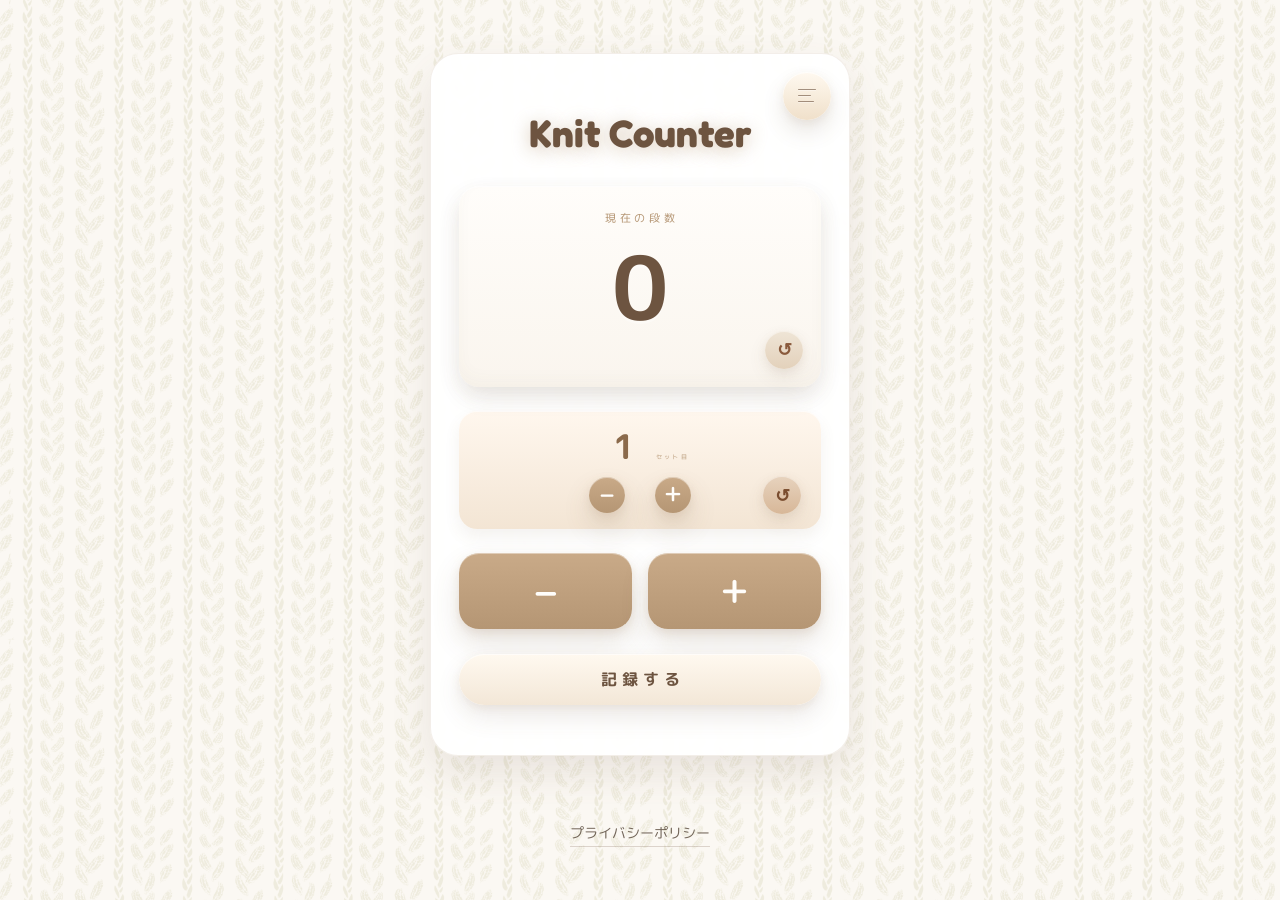
==== commit e4a7d98d: "もちさくじょ" ====
--- a/index.html
+++ b/index.html
@@ -177,7 +177,6 @@
         <div class="theme-options">
             <button id="themeCafeLatteButton" class="theme-option-button" type="button">Cafe Latte</button>
             <button id="themeMilkButton" class="theme-option-button" type="button">Milk</button>
-            <button id="themeMochiDropButton" class="theme-option-button" type="button">Mochi Drop</button>
         </div>
     </section>
 </div>
--- a/styles.css
+++ b/styles.css
@@ -19,7 +19,7 @@
 body {
     margin: 0;
     min-height: 100vh;
-    font-family: "Hiragino Sans", "Yu Gothic", sans-serif;
+    font-family: "M PLUS Rounded 1c", "Hiragino Sans", "Yu Gothic", sans-serif;
     color: var(--text);
     background-color: var(--beige-50);
     overflow-x: hidden;
@@ -40,6 +40,7 @@
     --shadow: rgba(55, 55, 51, 0.12);
 }
 
+
 .app-background {
     position: fixed;
     inset: 0;
@@ -58,6 +59,7 @@
     opacity: 0.55;
 }
 
+
 .counter-app {
     position: relative;
     z-index: 1;
@@ -90,6 +92,7 @@
         inset 0 1px 0 rgba(255, 255, 255, 0.9);
 }
 
+
 .policy-card {
     width: min(100%, 420px);
     padding: 34px 24px 32px;
@@ -139,6 +142,7 @@
 
 .policy-card h1 {
     margin: 0 0 22px;
+    font-family: "M PLUS Rounded 1c", "Hiragino Sans", "Yu Gothic", sans-serif;
     font-size: clamp(1.45rem, 3.6vw, 1.95rem);
     text-align: left;
 }
@@ -177,6 +181,7 @@
 
 h1 {
     margin: 20px 0 30px 0;
+    font-family: "Fredoka", "M PLUS Rounded 1c", "Hiragino Sans", "Yu Gothic", sans-serif;
     font-size: clamp(1.8rem, 4vw, 2.4rem);
     line-height: 1.2;
     color: var(--beige-700);
@@ -239,6 +244,7 @@
         inset 0 -3px 6px rgba(55, 55, 51, 0.06);
 }
 
+
 body.theme-clean .count-display::before {
     background:
         repeating-linear-gradient(
@@ -251,6 +257,7 @@
         inset 0 -2px 4px rgba(55, 55, 51, 0.08);
 }
 
+
 body.theme-clean .count-surface {
     background: #FAF8F5;
     box-shadow:
@@ -258,6 +265,7 @@
         inset 0 -8px 16px rgba(55, 55, 51, 0.025),
         inset 0 1px 0 rgba(255, 255, 255, 0.84);
 }
+
 
 .count-label {
     display: block;
@@ -276,9 +284,11 @@
     text-shadow: 0 3px 0 rgba(255, 255, 255, 0.35);
 }
 
-.count-value.bump {
+.count-value.bump,
+.set-counter-value.bump {
     animation: count-bump 0.22s ease;
 }
+
 
 .button-group {
     display: grid;
@@ -392,6 +402,9 @@
         inset 0 1px 0 rgba(255, 255, 255, 0.9);
 }
 
+
+
+
 body.theme-clean .saved-entries-button,
 body.theme-clean .save-button,
 body.theme-clean .modal-button.secondary,
@@ -404,12 +417,14 @@
         inset 0 1px 0 rgba(255, 255, 255, 0.76);
 }
 
+
 body.theme-clean .save-button {
     box-shadow:
         0 14px 26px rgba(55, 55, 51, 0.12),
         0 4px 10px rgba(78, 78, 72, 0.08),
         inset 0 1px 0 rgba(255, 255, 255, 0.82);
 }
+
 
 body.theme-clean .menu-modal-card .menu-item-button,
 body.theme-clean .menu-modal-card .modal-button.secondary {
@@ -425,6 +440,7 @@
     background: rgba(78, 78, 72, 0.11);
     color: #7A6657;
 }
+
 
 .set-counter-card {
     position: relative;
@@ -466,6 +482,12 @@
     display: inline-flex;
     align-items: center;
     gap: 30px;
+    justify-content: center;
+}
+
+.set-counter-readout {
+    display: inline-flex;
+    align-items: baseline;
     justify-content: center;
 }
 
@@ -519,6 +541,7 @@
         0 8px 18px rgba(55, 55, 51, 0.055);
 }
 
+
 body.theme-clean .set-counter-value {
     color: #7A6657;
 }
@@ -526,11 +549,13 @@
 body.theme-clean .set-counter-suffix {
     color: #7A6657;
 }
+
 
 body.theme-clean .set-reset-button {
     background: linear-gradient(180deg, #eeeeea 0%, #d9d9d3 100%);
     color: #7A6657;
 }
+
 
 .count-surface > .card-reset-button {
     position: absolute;
@@ -603,12 +628,17 @@
     width: 88%;
 }
 
+
+
+
+
 .count-button:hover,
 .mini-count-button:hover,
 .card-reset-button:hover,
 .save-button:hover,
 .modal-button:hover,
 .saved-entries-button:hover,
+.saved-delete-button:hover,
 .menu-item-button:hover,
 .theme-option-button:hover,
 .modal-close-button:hover {
@@ -621,11 +651,13 @@
 .save-button:active,
 .modal-button:active,
 .saved-entries-button:active,
+.saved-delete-button:active,
 .menu-item-button:active,
 .theme-option-button:active,
 .modal-close-button:active {
     transform: translateY(0);
 }
+
 
 .count-button:focus-visible,
 .mini-count-button:focus-visible,
@@ -656,6 +688,7 @@
 
 .saved-modal-card {
     width: min(100%, 420px);
+    padding-top: 34px;
     max-height: min(80vh, 620px);
     overflow: auto;
 }
@@ -776,11 +809,12 @@
     justify-content: space-between;
     gap: 12px;
     margin-bottom: 16px;
+    padding-right: 44px;
 }
 
 .saved-list {
     display: grid;
-    gap: 12px;
+    gap: 16px;
 }
 
 .saved-empty {
@@ -804,6 +838,7 @@
         0 8px 18px rgba(109, 84, 64, 0.08),
         inset 0 1px 0 rgba(255, 255, 255, 0.72);
 }
+
 
 .saved-item-button {
     display: grid;
@@ -845,9 +880,23 @@
     font: inherit;
     cursor: pointer;
     box-shadow: inset 0 1px 0 rgba(255, 255, 255, 0.5);
+    transition: transform 0.16s ease, box-shadow 0.16s ease, background-color 0.16s ease;
     touch-action: manipulation;
     -webkit-tap-highlight-color: transparent;
 }
+
+.saved-delete-icon {
+    display: block;
+    width: 19px;
+    height: 19px;
+    margin: auto;
+    fill: none;
+    stroke: currentColor;
+    stroke-width: 2;
+    stroke-linecap: round;
+    stroke-linejoin: round;
+}
+
 
 .modal[hidden] {
     display: none;
@@ -868,6 +917,7 @@
     background: rgba(71, 55, 41, 0.32);
     backdrop-filter: blur(3px);
 }
+
 
 .modal-card {
     position: relative;
@@ -881,11 +931,15 @@
         inset 0 1px 0 rgba(255, 255, 255, 0.84);
 }
 
+
+
+
 .modal-card h2 {
     margin: 0;
     font-size: 1.4rem;
     color: var(--beige-700);
 }
+
 
 .modal-description {
     margin: 10px 0 18px;
@@ -893,6 +947,7 @@
     line-height: 1.5;
 }
 
+
 .modal-count-box {
     display: grid;
     gap: 6px;
@@ -904,6 +959,7 @@
         inset 0 1px 0 rgba(255, 255, 255, 0.75);
 }
 
+
 .modal-count-grid {
     display: grid;
     grid-template-columns: repeat(2, 1fr);
@@ -916,12 +972,14 @@
     color: var(--beige-400);
 }
 
+
 .modal-count-value {
     font-size: 2.6rem;
     font-weight: 700;
     line-height: 1;
     color: var(--beige-700);
 }
+
 
 .modal-set-count-value {
     color: #8b6a4b;
@@ -933,6 +991,7 @@
     font-size: 0.92rem;
     color: var(--beige-700);
 }
+
 
 .modal-input {
     width: 100%;
@@ -945,6 +1004,8 @@
     box-shadow: inset 0 1px 2px rgba(109, 84, 64, 0.05);
 }
 
+
+
 .modal-error {
     margin: 10px 0 0;
     color: #a5563b;
@@ -993,6 +1054,7 @@
         inset 0 1px 0 rgba(255, 255, 255, 0.58);
 }
 
+
 body.theme-clean .modal-button.secondary {
     background: linear-gradient(180deg, #ffffff 0%, #eeeeea 100%);
     color: #7A6657;
@@ -1014,6 +1076,7 @@
         transform: scale(1);
     }
 }
+
 
 @media (max-width: 480px) {
     .counter-card {
